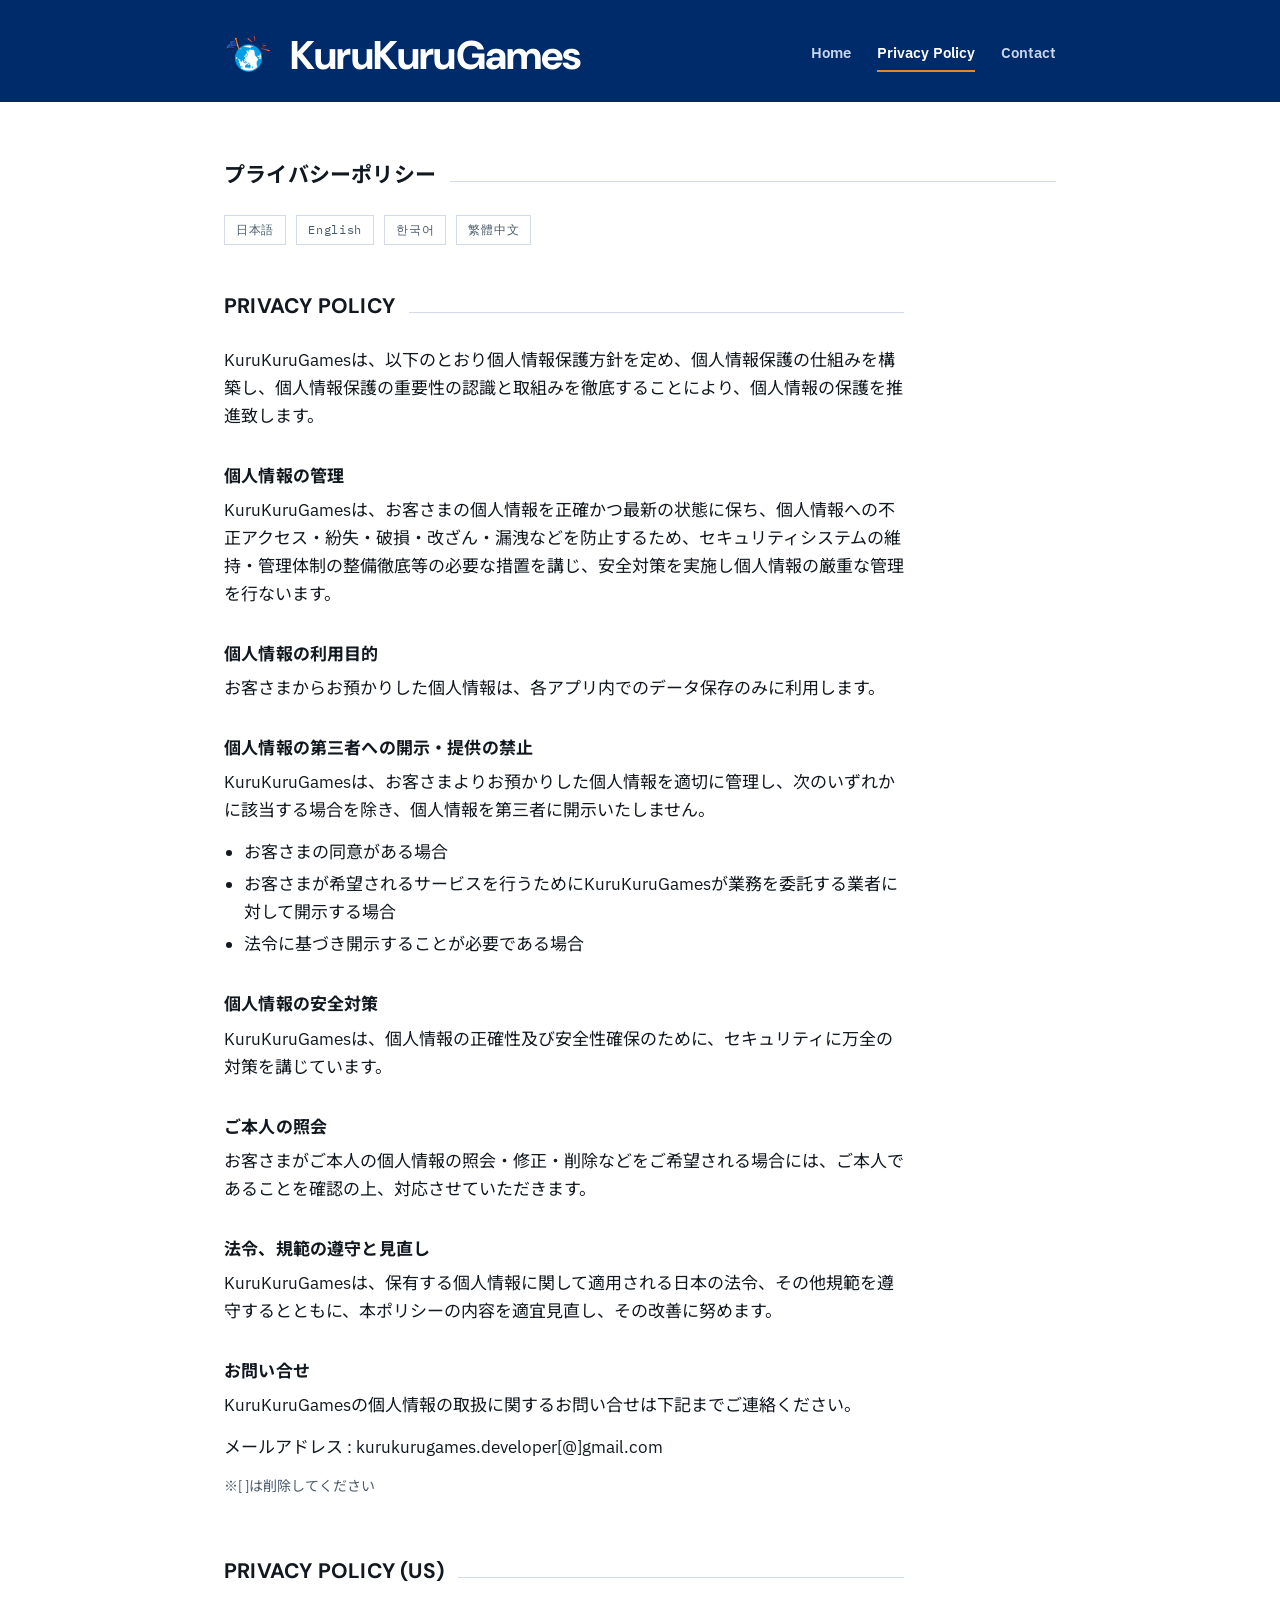
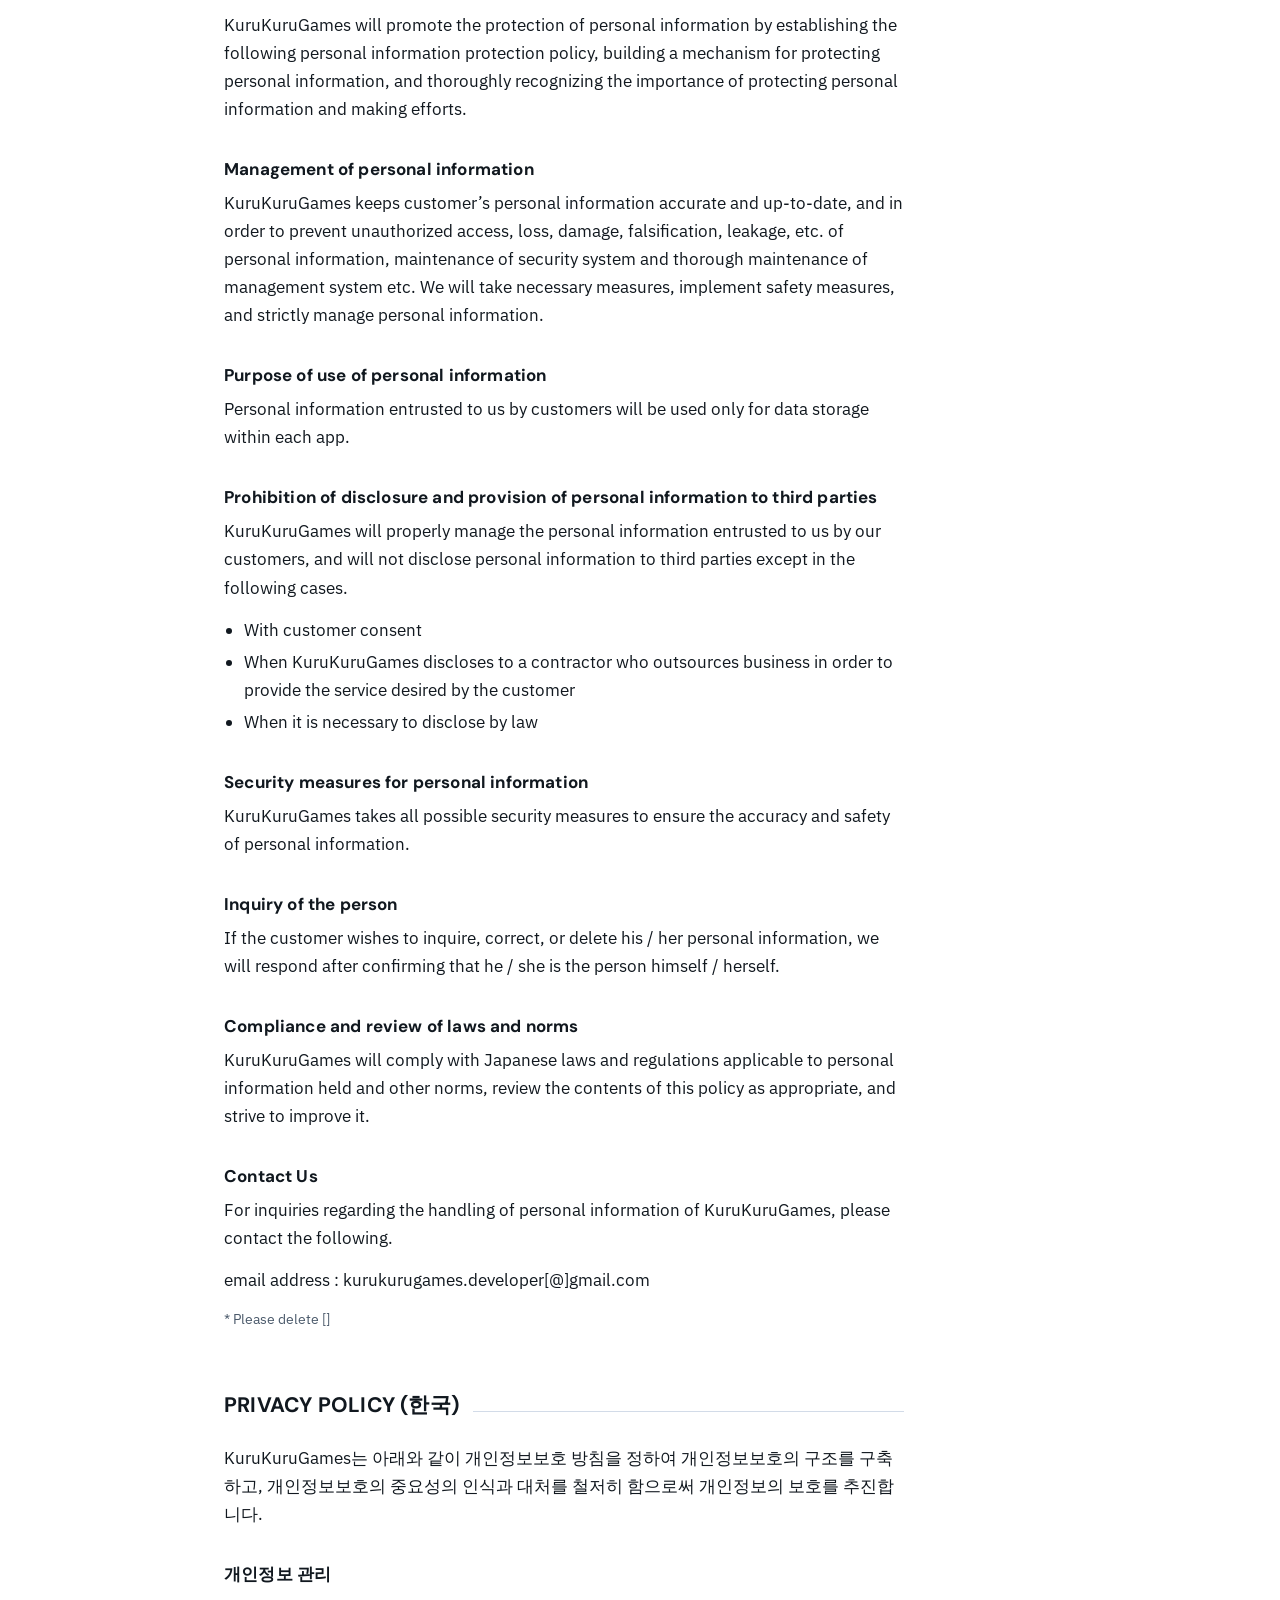
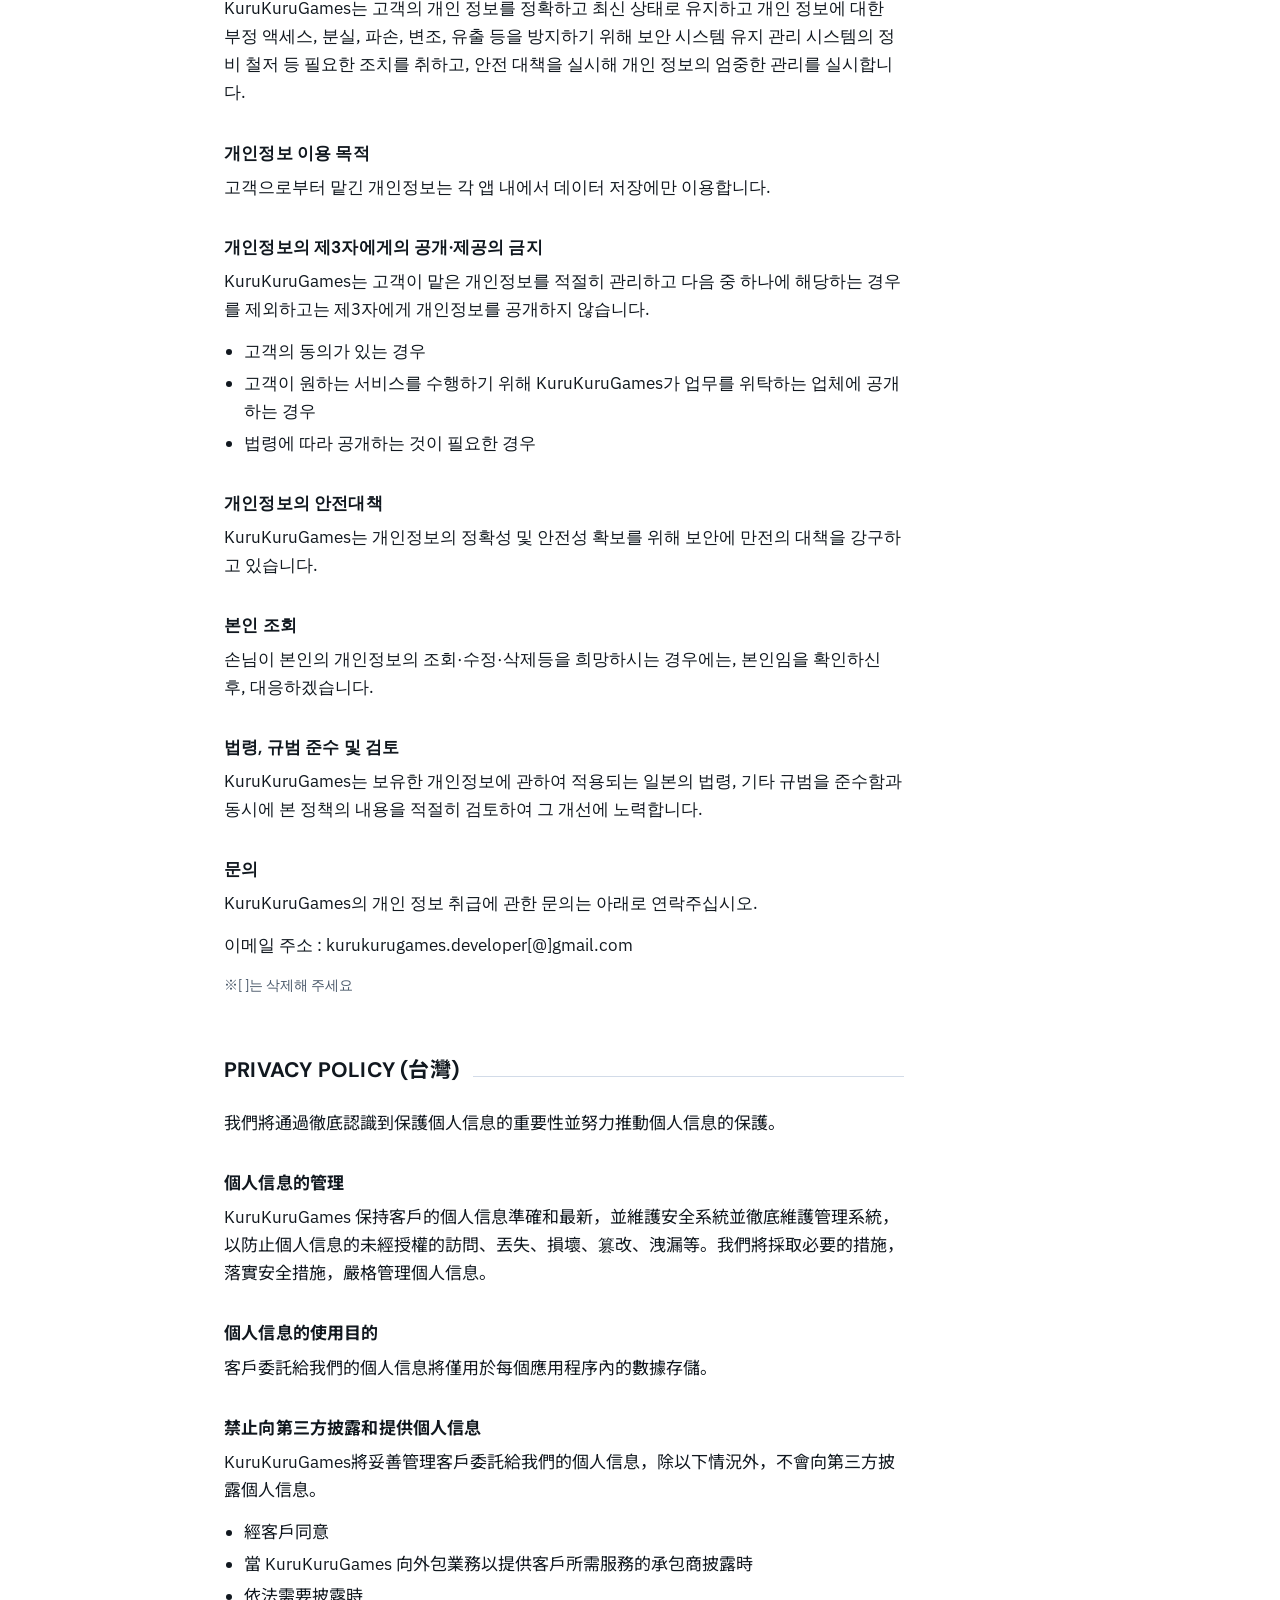
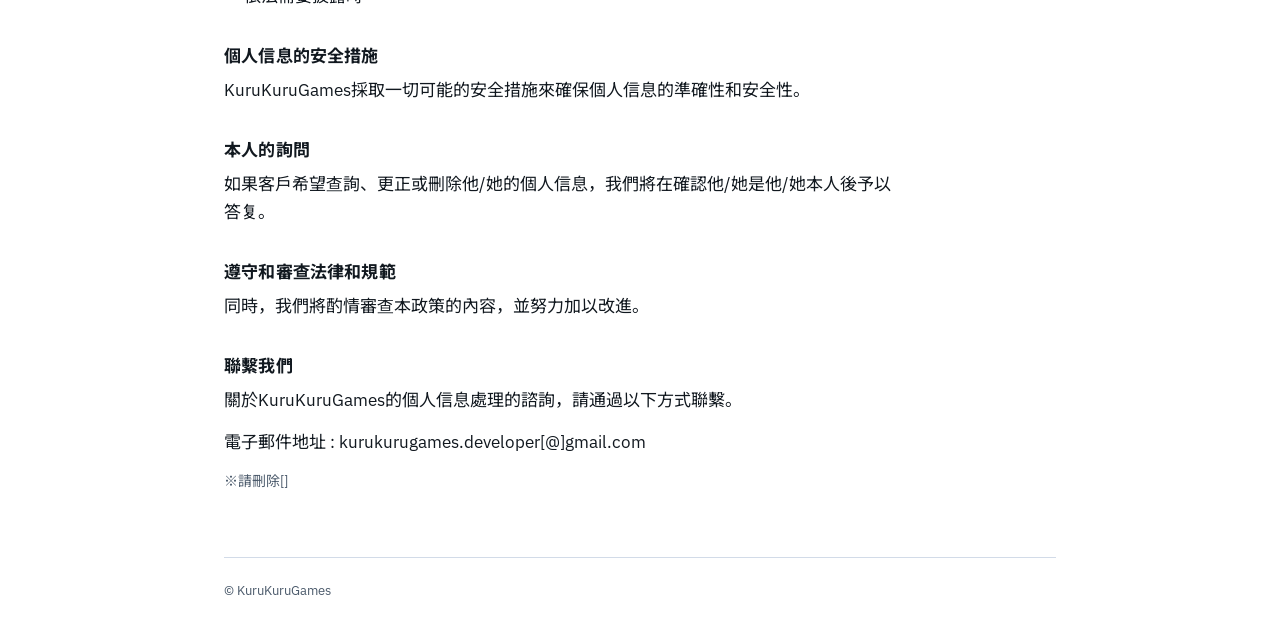
==== privacy-policy/index.html @ 4cfd0c1e "WordPress.com から静的サイトへ移行 kurukurugames.com を GitHub Pages で配信するための静的サイト一式。 配色・書体・レイアウトは移行前の WordPres" ====
<!doctype html>
<html lang="ja">
<head>
<meta charset="utf-8">
<meta name="viewport" content="width=device-width,initial-scale=1">
<title>プライバシーポリシー | KuruKuruGames</title>
<meta name="description" content="KuruKuruGames の個人情報保護方針。日本語 / English / 한국어 / 繁體中文。">
<link rel="icon" href="../assets/img/kurukuru-logo.png">
<link rel="preconnect" href="https://fonts.googleapis.com">
<link rel="preconnect" href="https://fonts.gstatic.com" crossorigin>
<link rel="stylesheet" href="https://fonts.googleapis.com/css2?family=DM+Sans:wght@500;700;800&family=IBM+Plex+Mono:wght@400;500&family=IBM+Plex+Sans:wght@400;500;600&family=Noto+Sans+JP:wght@400;500;700;800&display=swap">
<link rel="stylesheet" href="../assets/css/site.css">
</head>
<body>

<header class="masthead">
  <div class="wrap">
    <a class="brand" href="../">
      <img src="../assets/img/kurukuru-logo.png" alt="" width="300" height="240">
      <span>KuruKuruGames</span>
    </a>
    <nav class="nav" aria-label="メイン">
      <a href="../">Home</a>
      <a href="./" aria-current="page">Privacy Policy</a>
      <a href="../#contact">Contact</a>
    </nav>
  </div>
</header>

<main class="wrap">

  <div class="section-head"><h1>プライバシーポリシー</h1></div>

  <ul class="langs">
    <li><a href="#ja">日本語</a></li>
    <li><a href="#en">English</a></li>
    <li><a href="#ko">한국어</a></li>
    <li><a href="#zh">繁體中文</a></li>
  </ul>

  <section class="section prose" id="ja" lang="ja" aria-labelledby="ja-h">
    <div class="section-head"><h2 id="ja-h">PRIVACY POLICY</h2></div>

    <p>KuruKuruGamesは、以下のとおり個人情報保護方針を定め、個人情報保護の仕組みを構築し、個人情報保護の重要性の認識と取組みを徹底することにより、個人情報の保護を推進致します。</p>

    <h3>個人情報の管理</h3>
    <p>KuruKuruGamesは、お客さまの個人情報を正確かつ最新の状態に保ち、個人情報への不正アクセス・紛失・破損・改ざん・漏洩などを防止するため、セキュリティシステムの維持・管理体制の整備徹底等の必要な措置を講じ、安全対策を実施し個人情報の厳重な管理を行ないます。</p>

    <h3>個人情報の利用目的</h3>
    <p>お客さまからお預かりした個人情報は、各アプリ内でのデータ保存のみに利用します。</p>

    <h3>個人情報の第三者への開示・提供の禁止</h3>
    <p>KuruKuruGamesは、お客さまよりお預かりした個人情報を適切に管理し、次のいずれかに該当する場合を除き、個人情報を第三者に開示いたしません。</p>
    <ul>
      <li>お客さまの同意がある場合</li>
      <li>お客さまが希望されるサービスを行うためにKuruKuruGamesが業務を委託する業者に対して開示する場合</li>
      <li>法令に基づき開示することが必要である場合</li>
    </ul>

    <h3>個人情報の安全対策</h3>
    <p>KuruKuruGamesは、個人情報の正確性及び安全性確保のために、セキュリティに万全の対策を講じています。</p>

    <h3>ご本人の照会</h3>
    <p>お客さまがご本人の個人情報の照会・修正・削除などをご希望される場合には、ご本人であることを確認の上、対応させていただきます。</p>

    <h3>法令、規範の遵守と見直し</h3>
    <p>KuruKuruGamesは、保有する個人情報に関して適用される日本の法令、その他規範を遵守するとともに、本ポリシーの内容を適宜見直し、その改善に努めます。</p>

    <h3>お問い合せ</h3>
    <p>KuruKuruGamesの個人情報の取扱に関するお問い合せは下記までご連絡ください。</p>
    <p>メールアドレス : kurukurugames.developer[@]gmail.com</p>
    <p class="note">※[ ]は削除してください</p>
  </section>

  <section class="section prose" id="en" lang="en" aria-labelledby="en-h">
    <div class="section-head"><h2 id="en-h">PRIVACY POLICY (US)</h2></div>

    <p>KuruKuruGames will promote the protection of personal information by establishing the following personal information protection policy, building a mechanism for protecting personal information, and thoroughly recognizing the importance of protecting personal information and making efforts.</p>

    <h3>Management of personal information</h3>
    <p>KuruKuruGames keeps customer&rsquo;s personal information accurate and up-to-date, and in order to prevent unauthorized access, loss, damage, falsification, leakage, etc. of personal information, maintenance of security system and thorough maintenance of management system etc. We will take necessary measures, implement safety measures, and strictly manage personal information.</p>

    <h3>Purpose of use of personal information</h3>
    <p>Personal information entrusted to us by customers will be used only for data storage within each app.</p>

    <h3>Prohibition of disclosure and provision of personal information to third parties</h3>
    <p>KuruKuruGames will properly manage the personal information entrusted to us by our customers, and will not disclose personal information to third parties except in the following cases.</p>
    <ul>
      <li>With customer consent</li>
      <li>When KuruKuruGames discloses to a contractor who outsources business in order to provide the service desired by the customer</li>
      <li>When it is necessary to disclose by law</li>
    </ul>

    <h3>Security measures for personal information</h3>
    <p>KuruKuruGames takes all possible security measures to ensure the accuracy and safety of personal information.</p>

    <h3>Inquiry of the person</h3>
    <p>If the customer wishes to inquire, correct, or delete his / her personal information, we will respond after confirming that he / she is the person himself / herself.</p>

    <h3>Compliance and review of laws and norms</h3>
    <p>KuruKuruGames will comply with Japanese laws and regulations applicable to personal information held and other norms, review the contents of this policy as appropriate, and strive to improve it.</p>

    <h3>Contact Us</h3>
    <p>For inquiries regarding the handling of personal information of KuruKuruGames, please contact the following.</p>
    <p>email address : kurukurugames.developer[@]gmail.com</p>
    <p class="note">* Please delete []</p>
  </section>

  <section class="section prose" id="ko" lang="ko" aria-labelledby="ko-h">
    <div class="section-head"><h2 id="ko-h">PRIVACY POLICY (한국)</h2></div>

    <p>KuruKuruGames는 아래와 같이 개인정보보호 방침을 정하여 개인정보보호의 구조를 구축하고, 개인정보보호의 중요성의 인식과 대처를 철저히 함으로써 개인정보의 보호를 추진합니다.</p>

    <h3>개인정보 관리</h3>
    <p>KuruKuruGames는 고객의 개인 정보를 정확하고 최신 상태로 유지하고 개인 정보에 대한 부정 액세스, 분실, 파손, 변조, 유출 등을 방지하기 위해 보안 시스템 유지 관리 시스템의 정비 철저 등 필요한 조치를 취하고, 안전 대책을 실시해 개인 정보의 엄중한 관리를 실시합니다.</p>

    <h3>개인정보 이용 목적</h3>
    <p>고객으로부터 맡긴 개인정보는 각 앱 내에서 데이터 저장에만 이용합니다.</p>

    <h3>개인정보의 제3자에게의 공개·제공의 금지</h3>
    <p>KuruKuruGames는 고객이 맡은 개인정보를 적절히 관리하고 다음 중 하나에 해당하는 경우를 제외하고는 제3자에게 개인정보를 공개하지 않습니다.</p>
    <ul>
      <li>고객의 동의가 있는 경우</li>
      <li>고객이 원하는 서비스를 수행하기 위해 KuruKuruGames가 업무를 위탁하는 업체에 공개하는 경우</li>
      <li>법령에 따라 공개하는 것이 필요한 경우</li>
    </ul>

    <h3>개인정보의 안전대책</h3>
    <p>KuruKuruGames는 개인정보의 정확성 및 안전성 확보를 위해 보안에 만전의 대책을 강구하고 있습니다.</p>

    <h3>본인 조회</h3>
    <p>손님이 본인의 개인정보의 조회·수정·삭제등을 희망하시는 경우에는, 본인임을 확인하신 후, 대응하겠습니다.</p>

    <h3>법령, 규범 준수 및 검토</h3>
    <p>KuruKuruGames는 보유한 개인정보에 관하여 적용되는 일본의 법령, 기타 규범을 준수함과 동시에 본 정책의 내용을 적절히 검토하여 그 개선에 노력합니다.</p>

    <h3>문의</h3>
    <p>KuruKuruGames의 개인 정보 취급에 관한 문의는 아래로 연락주십시오.</p>
    <p>이메일 주소 : kurukurugames.developer[@]gmail.com</p>
    <p class="note">※[ ]는 삭제해 주세요</p>
  </section>

  <section class="section prose" id="zh" lang="zh-Hant-TW" aria-labelledby="zh-h">
    <div class="section-head"><h2 id="zh-h">PRIVACY POLICY (台灣)</h2></div>

    <p>我們將通過徹底認識到保護個人信息的重要性並努力推動個人信息的保護。</p>

    <h3>個人信息的管理</h3>
    <p>KuruKuruGames 保持客戶的個人信息準確和最新，並維護安全系統並徹底維護管理系統，以防止個人信息的未經授權的訪問、丟失、損壞、篡改、洩漏等。我們將採取必要的措施，落實安全措施，嚴格管理個人信息。</p>

    <h3>個人信息的使用目的</h3>
    <p>客戶委託給我們的個人信息將僅用於每個應用程序內的數據存儲。</p>

    <h3>禁止向第三方披露和提供個人信息</h3>
    <p>KuruKuruGames將妥善管理客戶委託給我們的個人信息，除以下情況外，不會向第三方披露個人信息。</p>
    <ul>
      <li>經客戶同意</li>
      <li>當 KuruKuruGames 向外包業務以提供客戶所需服務的承包商披露時</li>
      <li>依法需要披露時</li>
    </ul>

    <h3>個人信息的安全措施</h3>
    <p>KuruKuruGames採取一切可能的安全措施來確保個人信息的準確性和安全性。</p>

    <h3>本人的詢問</h3>
    <p>如果客戶希望查詢、更正或刪除他/她的個人信息，我們將在確認他/她是他/她本人後予以答复。</p>

    <h3>遵守和審查法律和規範</h3>
    <p>同時，我們將酌情審查本政策的內容，並努力加以改進。</p>

    <h3>聯繫我們</h3>
    <p>關於KuruKuruGames的個人信息處理的諮詢，請通過以下方式聯繫。</p>
    <p>電子郵件地址 : kurukurugames.developer[@]gmail.com</p>
    <p class="note">※請刪除[]</p>
  </section>

  <div class="foot">© KuruKuruGames</div>
</main>

</body>
</html>
---- assets/css/site.css ----
:root {
  /* 既存サイトから採取した濃紺を軸に据える */
  --navy:        #002B6A;
  --navy-deep:   #001936;
  --navy-soft:   #143f86;
  --ember:       #C4701A;   /* ロゴの紙吹雪から取った琥珀 */
  --ember-bright:#E2892B;

  --ink:         #11181F;   /* 既存の本文色 */
  --ink-soft:    #46536280;
  --ink-muted:   #4B5A6B;
  --paper:       #FFFFFF;
  --mist:        #EDF1F7;   /* 無彩色ではなく紺寄りの中間色 */
  --line:        #D2DBE8;
  --band:        #F5F8FC;

  --sans:  "IBM Plex Sans", "Noto Sans JP", "Hiragino Sans", "Yu Gothic UI", sans-serif;
  --display: "DM Sans", "Noto Sans JP", "Hiragino Sans", "Yu Gothic UI", sans-serif;
  --mono: "IBM Plex Mono", ui-monospace, monospace;

  --wrap: 880px;

  color-scheme: light dark;
}

@media (prefers-color-scheme: dark) {
  :root:not([data-theme="light"]) {
    --navy:       #0A3577;
    --navy-deep:  #050D1A;
    --navy-soft:  #2E5CA8;
    --ember:      #F0A44A;
    --ember-bright:#F7BD72;

    --ink:        #E6ECF5;
    --ink-soft:   #93A3B980;
    --ink-muted:  #9BABC0;
    --paper:      #080F1D;
    --mist:       #101B2E;
    --line:       #22334D;
    --band:       #0C1526;
  }
}

:root[data-theme="dark"] {
  --navy:       #0A3577;
  --navy-deep:  #050D1A;
  --navy-soft:  #2E5CA8;
  --ember:      #F0A44A;
  --ember-bright:#F7BD72;

  --ink:        #E6ECF5;
  --ink-soft:   #93A3B980;
  --ink-muted:  #9BABC0;
  --paper:      #080F1D;
  --mist:       #101B2E;
  --line:       #22334D;
  --band:       #0C1526;
}

* { box-sizing: border-box; }

body {
  margin: 0;
  background: var(--paper);
  color: var(--ink);
  font-family: var(--sans);
  font-size: 17px;
  line-height: 1.65;
  -webkit-font-smoothing: antialiased;
}

img { max-width: 100%; }

a { color: inherit; }

:focus-visible {
  outline: 2px solid var(--ember-bright);
  outline-offset: 3px;
  border-radius: 2px;
}

.wrap {
  max-width: var(--wrap);
  margin-inline: auto;
  padding-inline: 24px;
}

/* ---------- ヘッダー ---------- */

.masthead {
  background: var(--navy);
  color: #fff;
  padding-block: 34px 26px;
}

.masthead .wrap {
  display: flex;
  flex-wrap: wrap;
  align-items: center;
  gap: 18px 20px;
}

.brand {
  display: flex;
  align-items: center;
  gap: 14px;
  text-decoration: none;
  margin-right: auto;
}

.brand img {
  width: 52px;
  height: auto;
  display: block;
}

.brand span {
  font-family: var(--display);
  font-weight: 800;
  font-size: clamp(28px, 5vw, 40px);
  letter-spacing: -0.02em;
  line-height: 1;
  color: #fff;
}

.nav {
  display: flex;
  gap: 26px;
  font-size: 15px;
  font-weight: 600;
}

.nav a {
  color: #C8D6EE;
  text-decoration: none;
  padding-block: 4px;
  border-bottom: 2px solid transparent;
  transition: color .15s, border-color .15s;
}

.nav a:hover,
.nav a[aria-current="page"] {
  color: #fff;
  border-bottom-color: var(--ember-bright);
}

/* ---------- セクション ---------- */

main { padding-block: 56px 0; }

.section + .section { margin-top: 56px; }

.section-head {
  display: flex;
  align-items: baseline;
  gap: 14px;
  margin-bottom: 22px;
}

.section-head h1,
.section-head h2 {
  font-family: var(--display);
  font-size: 21px;
  font-weight: 700;
  letter-spacing: 0.01em;
  margin: 0;
  white-space: nowrap;
}

.section-head::after {
  content: "";
  flex: 1;
  height: 1px;
  background: var(--line);
}

/* ---------- ゲーム（枠を持つ唯一の要素） ---------- */

.game {
  display: flex;
  flex-wrap: wrap;
  gap: 22px;
  align-items: center;
  border: 1px solid var(--navy);
  padding: 22px;
  background: var(--paper);
}

.game__icon {
  width: 104px;
  height: 104px;
  border-radius: 22px;
  display: block;
  flex-shrink: 0;
  border: 1px solid var(--line);
}

.game__body {
  flex: 1 1 300px;
  display: flex;
  flex-direction: column;
  gap: 14px;
}

.game__title {
  font-family: var(--display);
  font-size: 26px;
  font-weight: 700;
  margin: 0;
  letter-spacing: 0.01em;
}

.stores {
  display: flex;
  flex-wrap: wrap;
  gap: 10px;
}

.stores a {
  display: block;
  transition: opacity .15s;
}

.stores a:hover { opacity: .8; }

.stores img {
  height: 44px;
  width: auto;
  display: block;
}

/* ---------- 紹介 ---------- */

.lede {
  font-size: 18px;
  margin: 0;
  max-width: 60ch;
}

.tag {
  display: inline-block;
  font-family: var(--mono);
  font-size: 12px;
  letter-spacing: 0.08em;
  text-transform: uppercase;
  color: var(--ember);
  border: 1px solid var(--ember);
  padding: 2px 9px;
  margin-bottom: 14px;
}

/* ---------- 連絡先 ---------- */

.contact {
  display: flex;
  flex-wrap: wrap;
  gap: 12px 32px;
}

.contact a {
  display: inline-flex;
  align-items: baseline;
  gap: 9px;
  text-decoration: none;
  font-weight: 500;
  border-bottom: 1px solid var(--line);
  padding-bottom: 3px;
  transition: border-color .15s;
}

.contact a:hover { border-bottom-color: var(--ember-bright); }

.contact .label {
  font-family: var(--mono);
  font-size: 11px;
  letter-spacing: 0.1em;
  text-transform: uppercase;
  color: var(--ink-muted);
}

/* ---------- フッター ---------- */

.foot {
  margin-top: 64px;
  border-top: 1px solid var(--line);
  padding-block: 22px 30px;
  font-size: 13px;
  color: var(--ink-muted);
}

/* ---------- 本文ページ（プライバシーポリシー） ---------- */

.langs {
  display: flex;
  flex-wrap: wrap;
  gap: 8px 10px;
  margin-bottom: 44px;
  padding: 0;
  list-style: none;
}

.langs a {
  display: inline-block;
  font-family: var(--mono);
  font-size: 12px;
  letter-spacing: 0.06em;
  text-decoration: none;
  color: var(--ink-muted);
  border: 1px solid var(--line);
  padding: 4px 11px;
  transition: color .15s, border-color .15s;
}

.langs a:hover {
  color: var(--ember);
  border-color: var(--ember);
}

.prose {
  max-width: 68ch;
  scroll-margin-top: 24px;
}

.prose h3 {
  font-family: var(--display);
  font-size: 17px;
  font-weight: 700;
  margin: 32px 0 6px;
  letter-spacing: 0.01em;
}

.prose p {
  margin: 0 0 14px;
}

.prose ul {
  margin: 0 0 14px;
  padding-left: 1.2em;
}

.prose li {
  margin-bottom: 4px;
}

.prose .note {
  font-size: 14px;
  color: var(--ink-muted);
}

@media (prefers-reduced-motion: reduce) {
  * { transition: none !important; animation: none !important; }
}

@media (max-width: 560px) {
  .masthead .wrap { gap: 14px; }
  .brand { margin-right: 0; width: 100%; }
  .nav { gap: 18px; font-size: 14px; }
  .game { padding: 18px; }
  .game__icon { width: 84px; height: 84px; border-radius: 18px; }
}
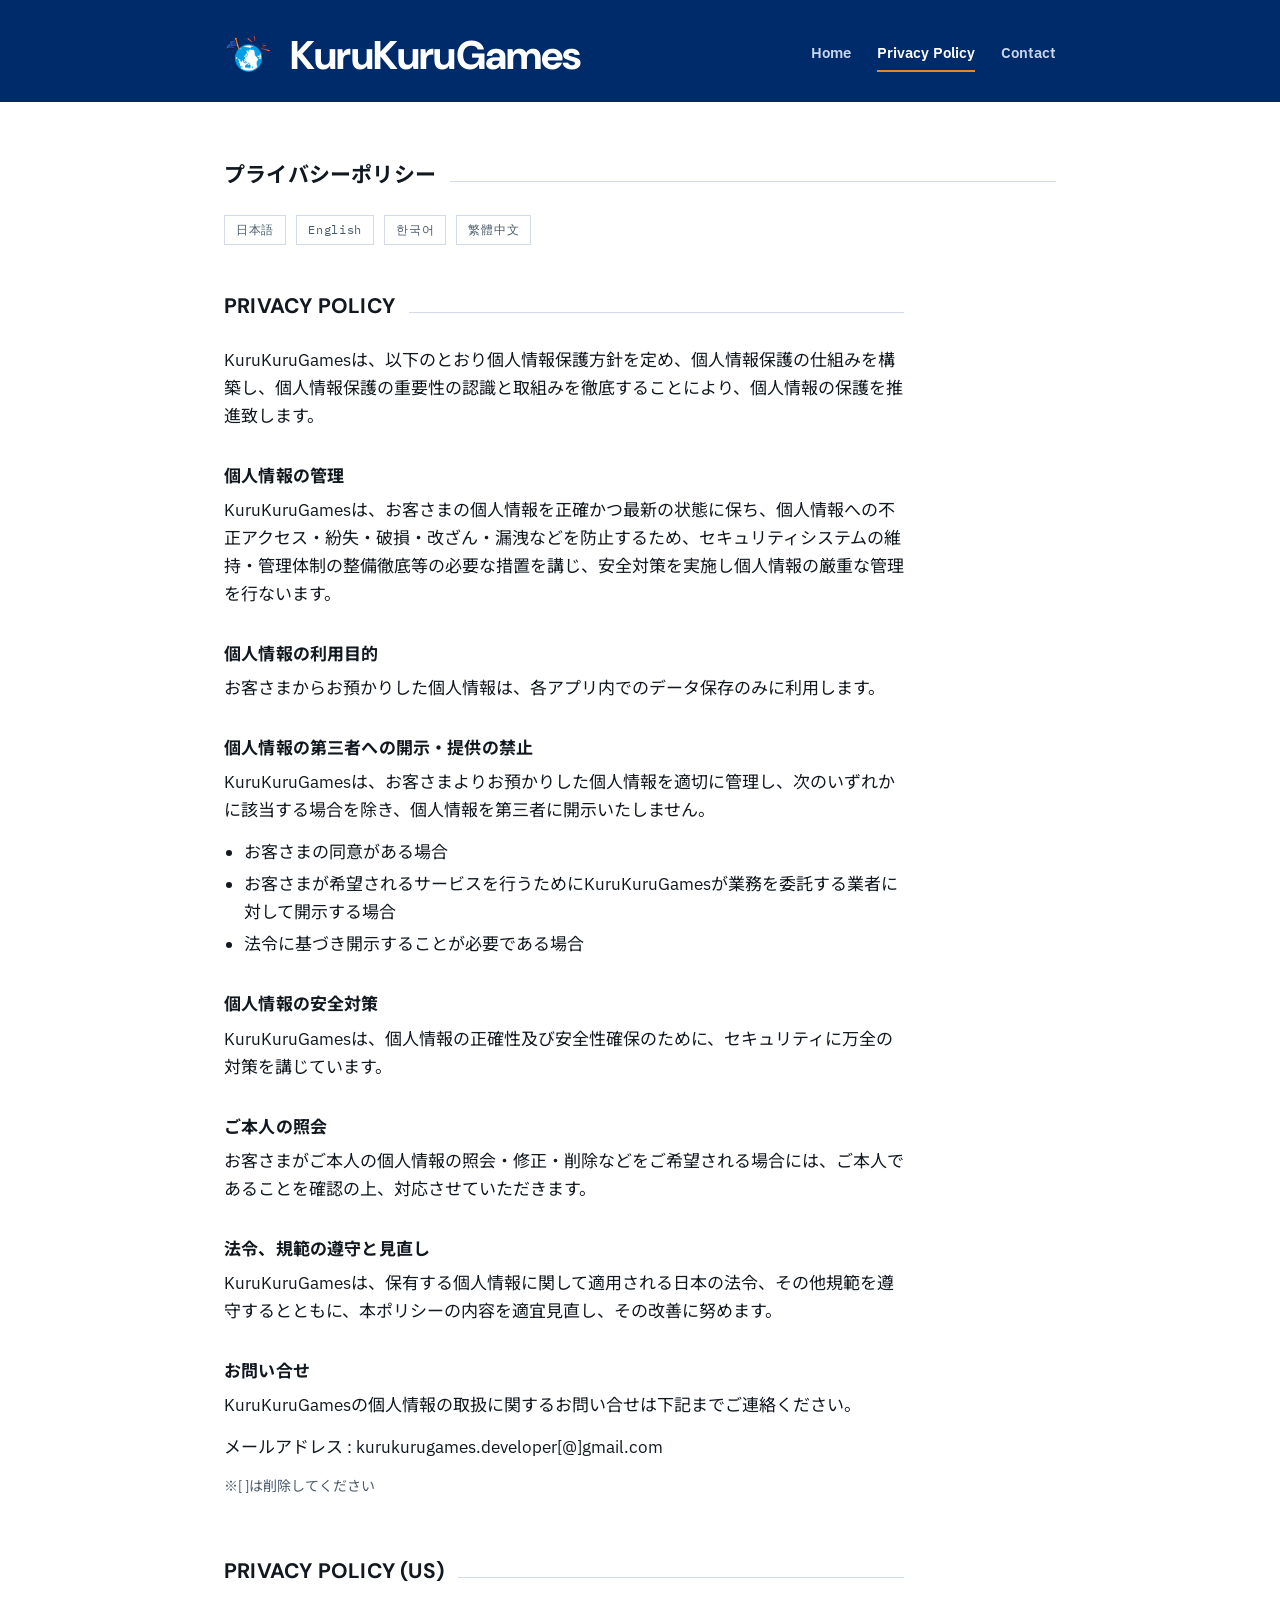
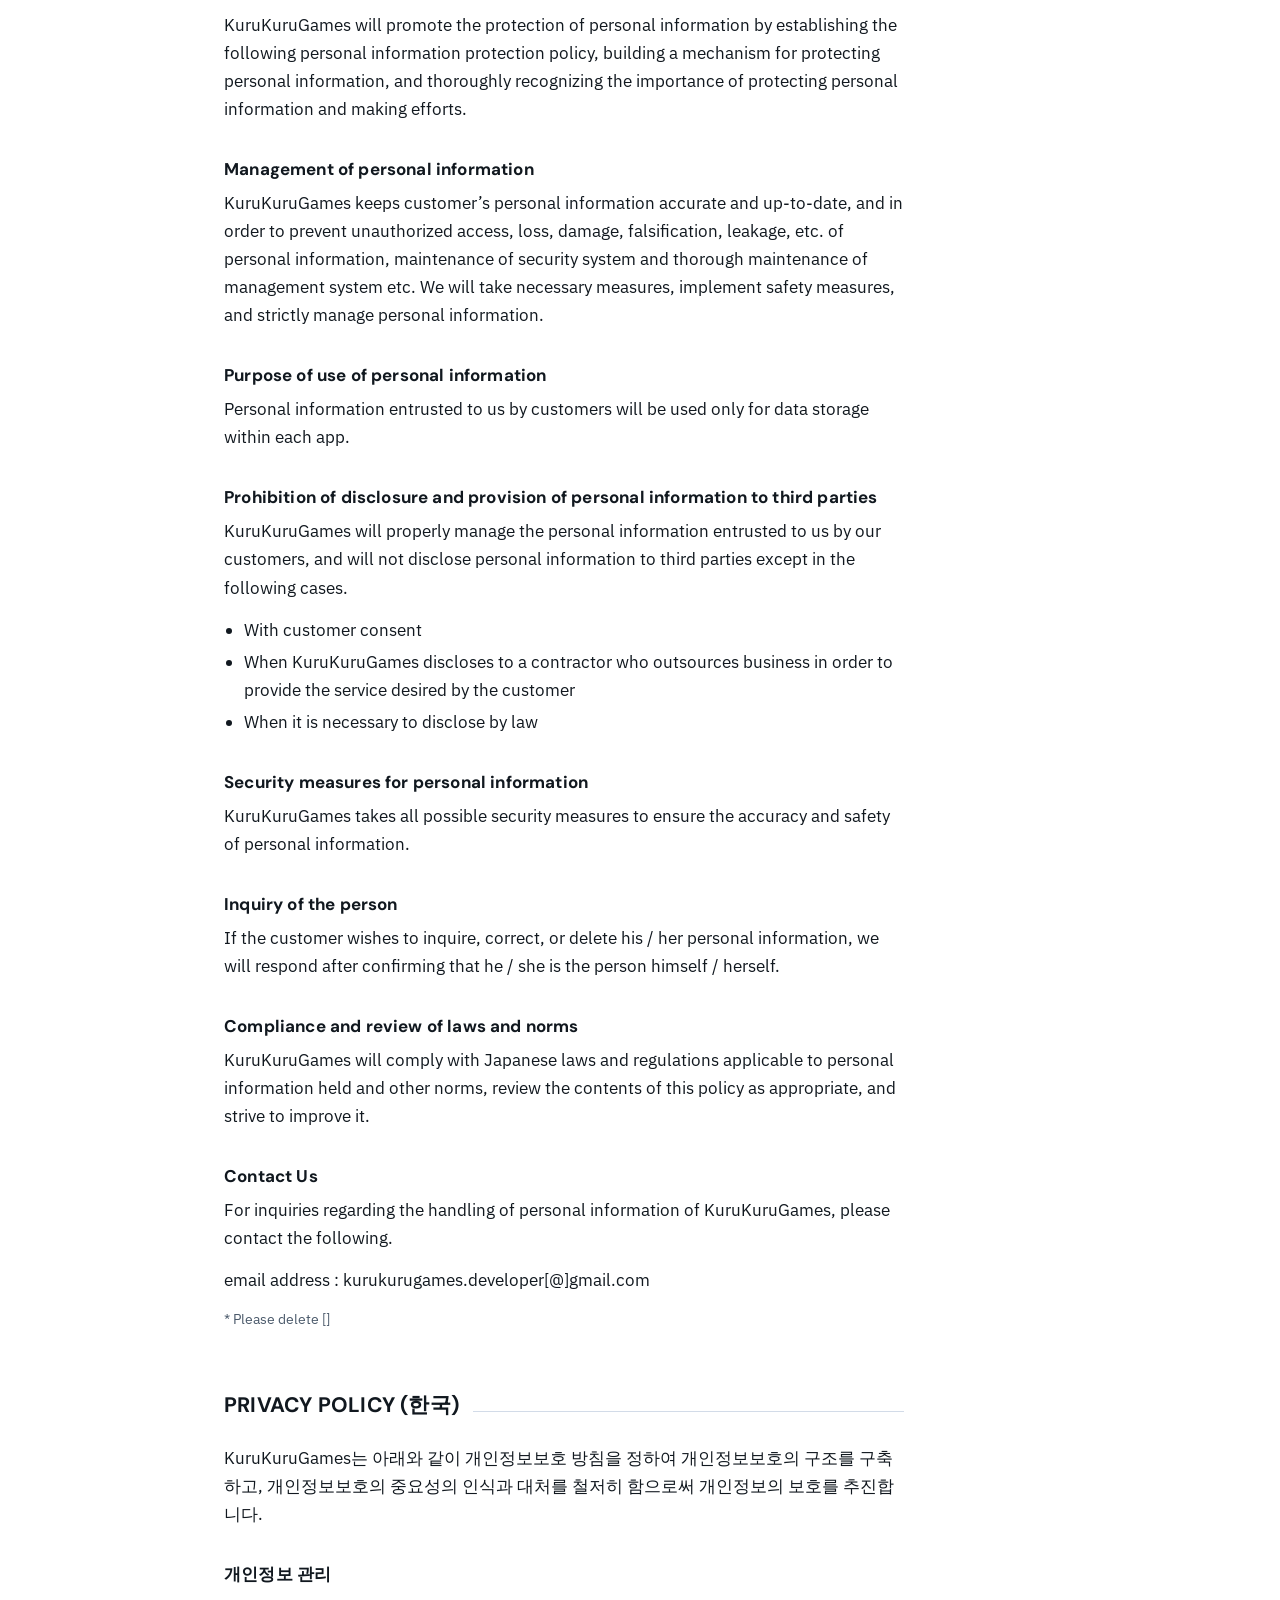
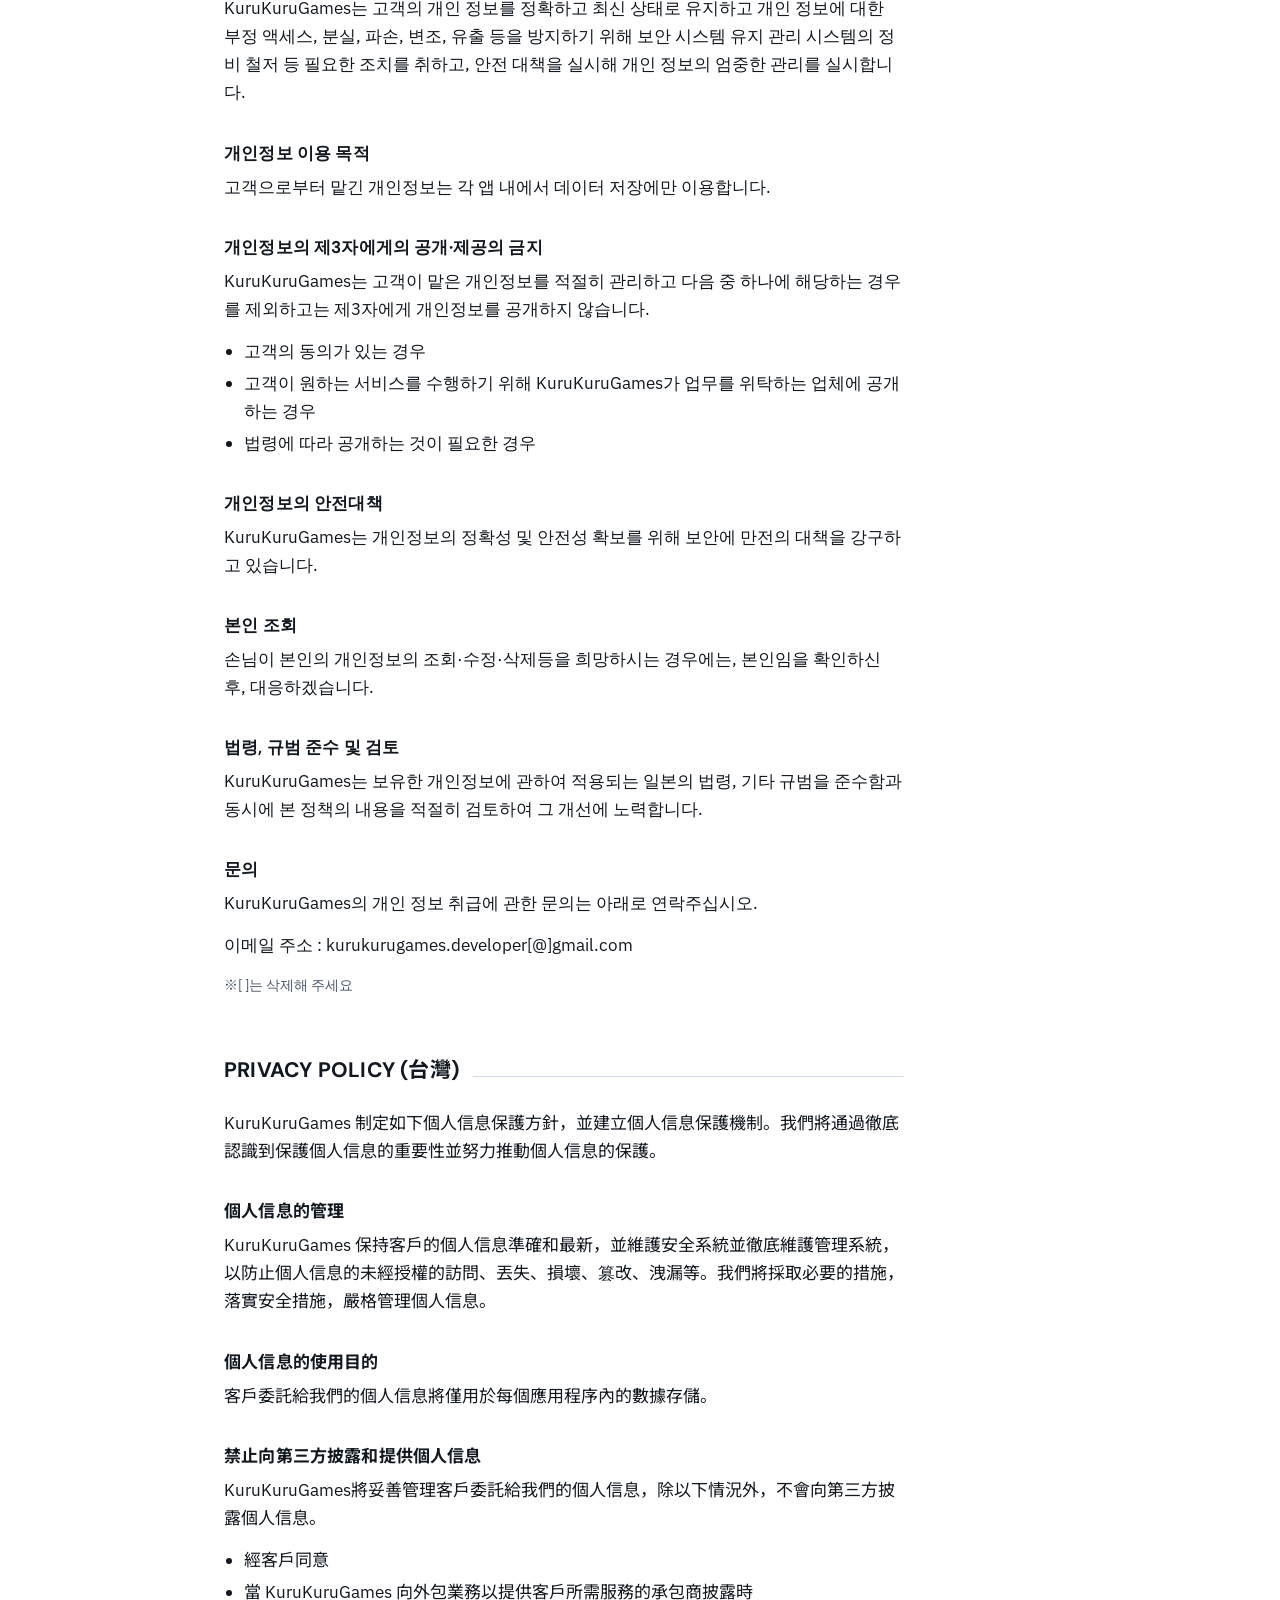
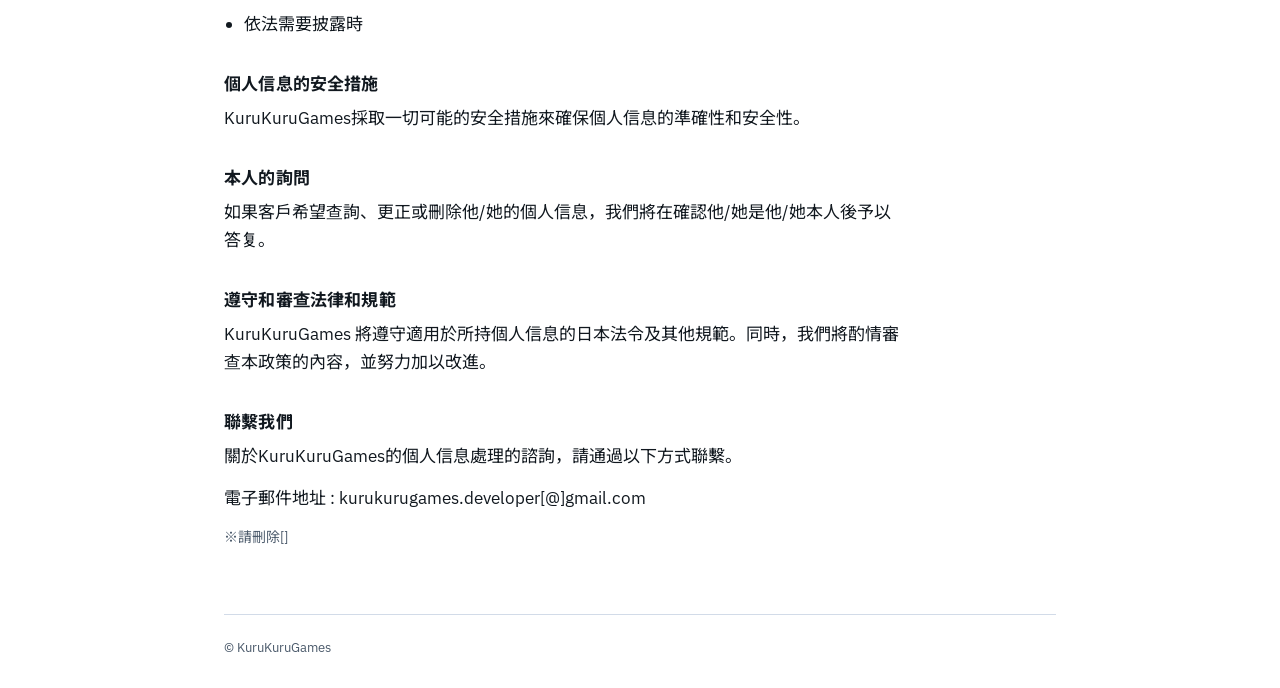
==== commit f8705b99: "繁体字版のポリシーで脱落していた先頭節を補う 移行元の WordPress サイトの時点で、繁体字版だけ 2 箇所の段落から 「KuruKuruGames は〜」で始まる先頭節が脱落していた。  - " ====
--- a/privacy-policy/index.html
+++ b/privacy-policy/index.html
@@ -22,7 +22,7 @@
     <nav class="nav" aria-label="メイン">
       <a href="../">Home</a>
       <a href="./" aria-current="page">Privacy Policy</a>
-      <a href="../#contact">Contact</a>
+      <a href="../contact/">Contact</a>
     </nav>
   </div>
 </header>
@@ -143,7 +143,7 @@
   <section class="section prose" id="zh" lang="zh-Hant-TW" aria-labelledby="zh-h">
     <div class="section-head"><h2 id="zh-h">PRIVACY POLICY (台灣)</h2></div>
 
-    <p>我們將通過徹底認識到保護個人信息的重要性並努力推動個人信息的保護。</p>
+    <p>KuruKuruGames 制定如下個人信息保護方針，並建立個人信息保護機制。我們將通過徹底認識到保護個人信息的重要性並努力推動個人信息的保護。</p>
 
     <h3>個人信息的管理</h3>
     <p>KuruKuruGames 保持客戶的個人信息準確和最新，並維護安全系統並徹底維護管理系統，以防止個人信息的未經授權的訪問、丟失、損壞、篡改、洩漏等。我們將採取必要的措施，落實安全措施，嚴格管理個人信息。</p>
@@ -166,7 +166,7 @@
     <p>如果客戶希望查詢、更正或刪除他/她的個人信息，我們將在確認他/她是他/她本人後予以答复。</p>
 
     <h3>遵守和審查法律和規範</h3>
-    <p>同時，我們將酌情審查本政策的內容，並努力加以改進。</p>
+    <p>KuruKuruGames 將遵守適用於所持個人信息的日本法令及其他規範。同時，我們將酌情審查本政策的內容，並努力加以改進。</p>
 
     <h3>聯繫我們</h3>
     <p>關於KuruKuruGames的個人信息處理的諮詢，請通過以下方式聯繫。</p>
--- a/assets/css/site.css
+++ b/assets/css/site.css
@@ -278,6 +278,9 @@
   color: var(--ink-muted);
 }
 
+/* 連絡先ページのみ、導入文のすぐ下に連絡先が並ぶ */
+.lede + .contact { margin-top: 22px; }
+
 /* ---------- フッター ---------- */
 
 .foot {
